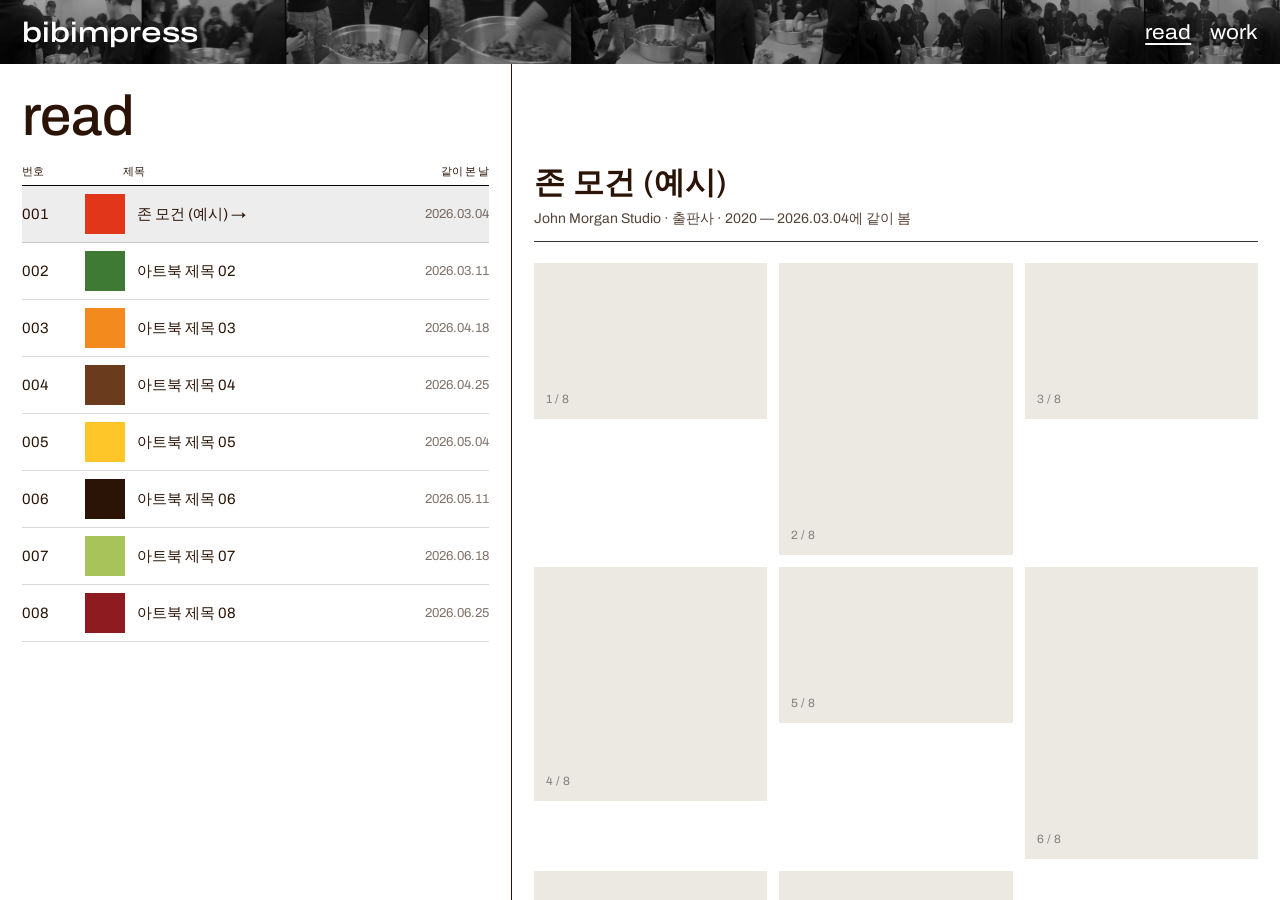
==== read.html @ 39373761 "feat: bibimpress 첫 배포 — 홈(비빔 영상·그릇 배경), read 인덱스, work" ====
<!doctype html>
<html lang="ko">
<head>
<meta charset="utf-8">
<meta name="viewport" content="width=device-width, initial-scale=1">
<title>bibimpress — read</title>
<link href="https://fonts.googleapis.com/css2?family=Archivo:wdth,wght@62..125,100..900&display=swap" rel="stylesheet">
<link rel="stylesheet" href="style.css">
<style>
  /* read = 인덱스: 왼쪽 제목 목록 / 오른쪽 이미지·설명·댓글. 두 칸이 따로 스크롤 */
  main.index {
    display: grid; grid-template-columns: minmax(0, 2fr) minmax(0, 3fr);
    height: calc(100vh - var(--h)); padding: 0; place-items: stretch;
    font-size: 16px;
    --h1: clamp(40px, 4.4vw, 64px); /* 왼쪽 「read」 글자 크기 */
  }
  .list, .detail { overflow-y: auto; padding: 2.4vmin; }
  .list { border-right: 1px solid var(--soy); }

  /* 워크숍 표지 인덱스 양식: 큰 제목 + 개수, 머리줄, 얇은 줄로 나뉜 행 + 작은 썸네일 */
  .list h1 { font-size: var(--h1); font-weight: 500; line-height: 1.1; margin-bottom: .3em; }
  .row {
    display: grid; grid-template-columns: 3.4em 40px minmax(0, 1fr) auto; gap: 0 12px; align-items: center;
    width: 100%; padding: 8px 0; text-align: left;
    background: none; border: 0; border-bottom: 1px solid rgba(0, 0, 0, .15);
    font: inherit; font-size: 15px; color: inherit; cursor: pointer;
  }
  .row.head { font-size: 11px; padding: 0 0 6px; border-bottom: 1px solid #000; cursor: default; }
  .row.head span:nth-child(2) { grid-column: 3; }
  .list ol { list-style: none; padding: 0; }
  .thumb { width: 40px; height: 40px; }
  .row .d { font-size: 13px; font-variant-numeric: tabular-nums; opacity: .6; }
  .row .num { font-variant-numeric: tabular-nums; }
  .list ol .row:hover { background: rgba(0, 0, 0, .04); }
  .row[aria-current="true"] { background: rgba(0, 0, 0, .07); }
  .row[aria-current="true"] .t::after { content: "  →"; }

  /* 오른쪽: 「read」 줄은 비우고, 왼쪽 머리줄 높이에서 제목 → 이미지 쭉 → 설명 → 댓글 */
  .detail { line-height: 1.7; padding-top: calc(2.4vmin + var(--h1) * 1.4); }
  .detail h1 { font-size: clamp(24px, 2.4vw, 36px); line-height: 1.25; font-variation-settings: "wdth" 110, "wght" 520; }
  .meta { margin: .3em 0 0; padding-bottom: 10px; border-bottom: 1px solid #000; font-size: 14px; opacity: .8; }
  .shots { display: grid; grid-template-columns: repeat(auto-fill, minmax(200px, 1fr)); align-items: start; gap: 12px; margin: 2.4vmin 0 2em; } /* 작게, 한 줄에 여러 장 */
  .shot { background: #ECE8E2; display: grid; place-items: end start; padding: 10px 12px; font-size: 12px; color: rgba(0, 0, 0, .45); }
  .desc p + p { margin-top: .9em; }
  .desc { max-width: 38em; }

  .comments { margin-top: 2.4em; max-width: 38em; }
  .comments h2 { font-size: 14px; letter-spacing: .06em; text-transform: uppercase; margin-bottom: .6em; }
  .comments li { list-style: none; padding: .8em 0; border-top: 1px solid rgba(43, 20, 6, .2); }
  .comments b { font-weight: 600; margin-right: .6em; }

  /* 폰: 위 목록 / 아래 상세, 페이지 전체가 스크롤 */
  @media (max-width: 720px) {
    main.index { grid-template-columns: 1fr; height: auto; }
    .list { border-right: 0; border-bottom: 1px solid var(--soy); overflow: visible; }
    .detail { overflow: visible; }
  }
</style>
</head>
<body>
  <header>
    <a class="home" href="index.html">bibimpress</a>
    <nav aria-label="메뉴">
      <a href="read.html" aria-current="page">read</a>
      <a href="work.html">work</a>
    </nav>
  </header>

  <main class="index">
    <nav class="list" aria-label="read 목록">
      <h1>read</h1>
      <div class="row head" aria-hidden="true"><span>번호</span><span>제목</span><span>같이 본 날</span></div>
      <ol id="list"></ol>
    </nav>
    <article class="detail" id="detail" aria-live="polite"></article>
  </main>

  <script>
  // 더미 데이터 — 나중에 실제 아트북·댓글로 교체
  const BOOKS = Array.from({ length: 8 }, (_, i) => ({
    title: `아트북 제목 ${String(i + 1).padStart(2, '0')}`,
    author: `작가 이름 ${i + 1}`,
    publisher: '출판사',
    year: 2020 + (i % 6),
    date: `2026.${String(3 + Math.floor(i / 2)).padStart(2, '0')}.${String(4 + (i % 4) * 7).padStart(2, '0')}`,
    color: ['#E2361B', '#3F7A35', '#F28A1E', '#6B3B1E', '#FFC62A', '#2B1406', '#A8C35A', '#8E1B1F'][i],
    // 이미지: 펼침면(3:2)·낱장(4:5)·정사각 섞어서. 실제론 { src: 'media/read/…jpg' }
    shots: [3 / 2, 4 / 5, 3 / 2, 1, 3 / 2, 4 / 5, 3 / 2, 3 / 2].slice(0, i === 0 ? 8 : 3 + (i % 3)),
    desc: [
      '이곳에 책 설명이 들어가요. 어떤 책인지, 누가 만들었는지, 왜 이 책을 같이 보게 됐는지 두세 문장으로 적어요.',
      '두 번째 문단에는 책을 펼쳤을 때 눈에 띈 판형, 종이, 제본, 타이포그래피 같은 이야기를 적어요. 더미 텍스트입니다.',
    ],
    comments: [
      { name: '멤버 1', text: '여기에 우리 댓글이 들어가요. 짧은 감상 한 줄.' },
      { name: '멤버 2', text: '판형이 마음에 들었다. 다음에 책 만들 때 참고하고 싶음.' },
      { name: '멤버 3', text: '더미 댓글입니다. 길어지면 이렇게 여러 줄로 자연스럽게 넘어가요. 길어지면 이렇게 여러 줄로 자연스럽게 넘어가요.' },
    ].slice(0, 1 + (i % 3)),
  }));
  // 예시: 존 모건 책 — 사진 8장 올린 경우
  Object.assign(BOOKS[0], { title: '존 모건 (예시)', author: 'John Morgan Studio' });

  const list = document.getElementById('list');
  const detail = document.getElementById('detail');
  const esc = (s) => String(s).replace(/[&<>"]/g, (c) => ({ '&': '&amp;', '<': '&lt;', '>': '&gt;', '"': '&quot;' }[c]));

  list.innerHTML = BOOKS.map((b, i) => `
    <li><button class="row" type="button" data-i="${i}">
      <span class="num">${String(i + 1).padStart(3, '0')}</span>
      <span class="thumb" style="background:${b.color}"></span>
      <span class="t">${esc(b.title)}</span>
      <span class="d">${esc(b.date)}</span>
    </button></li>`).join('');

  function show(i) {
    const b = BOOKS[i];
    list.querySelectorAll('button').forEach((btn) => btn.setAttribute('aria-current', btn.dataset.i == i));
    detail.innerHTML = `
      <h1>${esc(b.title)}</h1>
      <p class="meta">${esc(b.author)} · ${esc(b.publisher)} · ${b.year} — ${esc(b.date)}에 같이 봄</p>
      <div class="shots">${b.shots.map((r, k) => `<div class="shot" style="aspect-ratio:${r}">${k + 1} / ${b.shots.length}</div>`).join('')}</div>
      <div class="desc">${b.desc.map((p) => `<p>${esc(p)}</p>`).join('')}</div>
      <section class="comments">
        <h2>댓글 ${b.comments.length}</h2>
        <ul>${b.comments.map((c) => `<li><b>${esc(c.name)}</b>${esc(c.text)}</li>`).join('')}</ul>
      </section>`;
    detail.scrollTop = 0;
    history.replaceState(null, '', `#${i + 1}`); // 주소로 공유 가능 (#3 = 3번째 책)
  }

  list.addEventListener('click', (e) => {
    const btn = e.target.closest('button');
    if (!btn) return;
    show(+btn.dataset.i);
    if (matchMedia('(max-width: 720px)').matches) detail.scrollIntoView({ behavior: 'smooth' });
  });
  const fromHash = parseInt(location.hash.slice(1), 10) - 1;
  show(BOOKS[fromHash] ? fromHash : 0);
  </script>
</body>
</html>
---- style.css ----
/* read · work 공통 — 흰 바탕 (빨강은 메인에서만) */
:root { --paper: #FFFFFF; --soy: #2B1406; --film: #0D0D0D; --h: clamp(52px, 5vw, 72px); /* 헤더 높이 */ }
* { margin: 0; box-sizing: border-box; }
body {
  min-height: 100vh;
  background: var(--paper); color: var(--soy);
  font-family: "Archivo", system-ui, sans-serif;
}

/* 헤더 = 얇은 흑백 띠: 비빔밥데이 장면들을 옆으로 이어 붙임 (media/film.jpg) */
header {
  height: var(--h);
  padding: 0 2.4vmin;
  display: flex; justify-content: space-between; align-items: center;
  color: #fff;
  background:
    linear-gradient(rgba(0, 0, 0, .35), rgba(0, 0, 0, .35)),                 /* 글씨 읽히게 전체 살짝 어둡게 */
    url("media/film.jpg") left center / auto 100% repeat-x,
    var(--film);
  animation: film-roll 90s linear infinite;
}
/* 띠가 왼쪽으로 천천히 흘러감. 한 바퀴 = film.jpg 폭 (4650×160 → 높이의 29.0625배) */
@keyframes film-roll {
  from { background-position: 0 0, 0 center; }
  to   { background-position: 0 0, calc(var(--h) * -29.0625) center; }
}
@media (prefers-reduced-motion: reduce) { header { animation: none; } }

header nav { display: flex; gap: 1.2em; }
nav a, .home { color: inherit; text-decoration: none; text-shadow: 0 1px 6px rgba(0, 0, 0, .5); }
.home { font-size: clamp(20px, 2.2vw, 32px); font-variation-settings: "wdth" 125, "wght" 540; }
nav a { font-size: clamp(16px, 1.6vw, 24px); font-variation-settings: "wdth" 110, "wght" 420; }
nav a:hover, nav a[aria-current="page"] { text-decoration: underline; text-underline-offset: .2em; }

main { display: grid; place-items: center; min-height: 60vh; padding: 2.4vmin; font-size: clamp(16px, 2vw, 24px); }
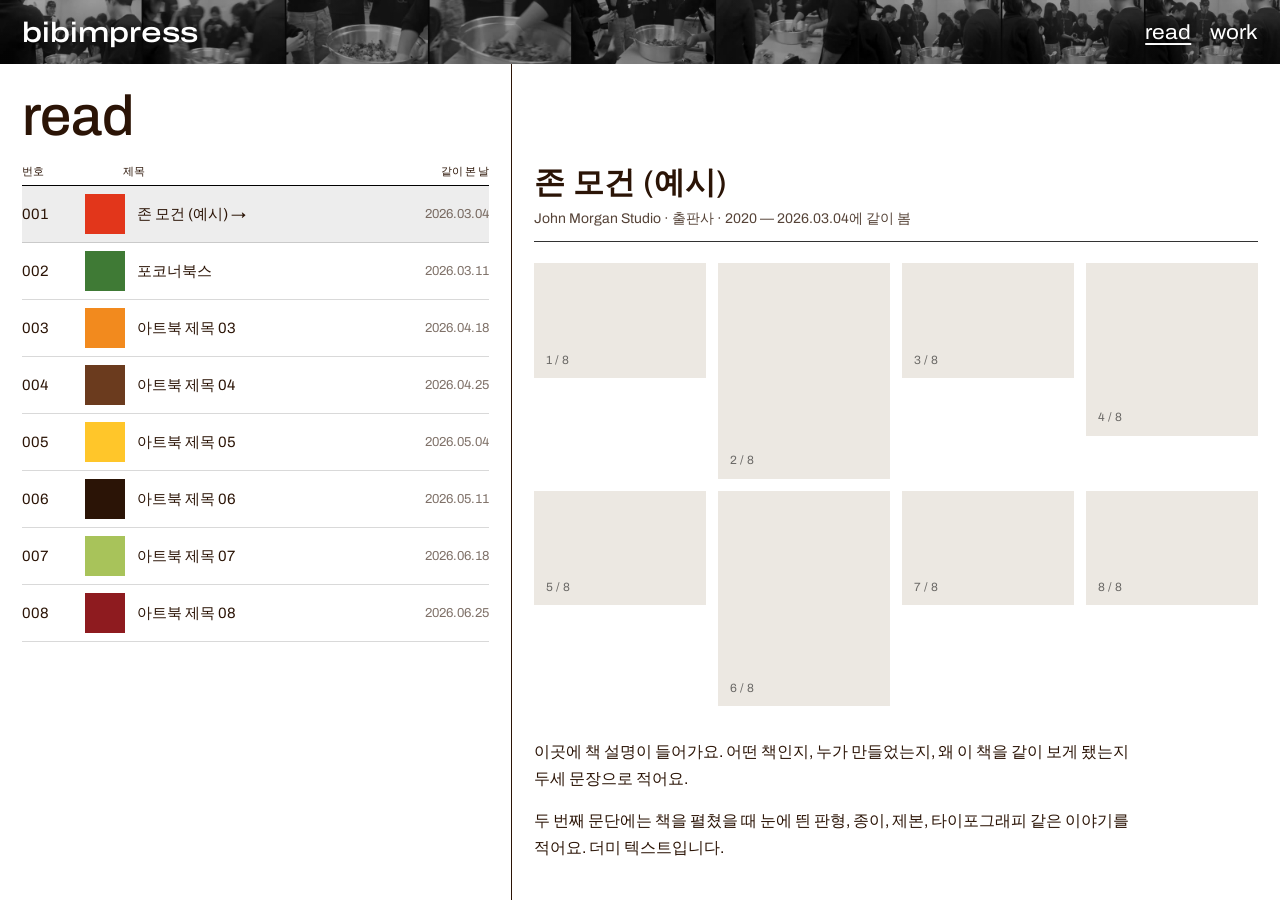
==== commit dd4808ea: "feat: read 002 포코너북스 48권, 사진 칸 작게" ====
--- a/read.html
+++ b/read.html
@@ -39,8 +39,9 @@
   .detail { line-height: 1.7; padding-top: calc(2.4vmin + var(--h1) * 1.4); }
   .detail h1 { font-size: clamp(24px, 2.4vw, 36px); line-height: 1.25; font-variation-settings: "wdth" 110, "wght" 520; }
   .meta { margin: .3em 0 0; padding-bottom: 10px; border-bottom: 1px solid #000; font-size: 14px; opacity: .8; }
-  .shots { display: grid; grid-template-columns: repeat(auto-fill, minmax(200px, 1fr)); align-items: start; gap: 12px; margin: 2.4vmin 0 2em; } /* 작게, 한 줄에 여러 장 */
-  .shot { background: #ECE8E2; display: grid; place-items: end start; padding: 10px 12px; font-size: 12px; color: rgba(0, 0, 0, .45); }
+  .shots { display: grid; grid-template-columns: repeat(auto-fill, minmax(150px, 1fr)); align-items: start; gap: 12px; margin: 2.4vmin 0 2em; } /* 작게, 한 줄에 여러 장 */
+  .shot { background: #ECE8E2; display: grid; place-items: end start; padding: 10px 12px; font-size: 12px; color: rgba(0, 0, 0, .55); text-decoration: none; line-height: 1.35; }
+  a.shot:hover { background: #E2DDD5; color: #000; }
   .desc p + p { margin-top: .9em; }
   .desc { max-width: 38em; }
 
@@ -98,6 +99,60 @@
   }));
   // 예시: 존 모건 책 — 사진 8장 올린 경우
   Object.assign(BOOKS[0], { title: '존 모건 (예시)', author: 'John Morgan Studio' });
+  // 002: 포코너북스 — 출판사 책 목록 (fourcornersbooks.co.uk/books, 2026-11-12 기준 48권). 표지는 우리가 찍은 사진으로 교체할 자리
+  const FCB = [
+    ['Whippersnappers: How Children Became Photographers', 'whippersnappers'],
+    ["London's Ours! Images From The Greater London Council 1981–1986", 'londons-ours'],
+    ['Loncraine Broxton: Innovations & Executive Toys 1969-1997', 'loncraine-broxton'],
+    ['Candy, Andy & The Bearandas', 'candy'],
+    ['Tam Joseph: I Know What I See', 'tam-joseph'],
+    ['More Than A Snapshot: A Visual History of Photo Wallets', 'more-than-a-snapshot'],
+    ['Wheels of Light: Designs for British Light Shows 1970-1990', 'wheels-of-light'],
+    ['Treasure Island', 'treasure-island'],
+    ['Women For Peace: Banners From Greenham Common', 'women-for-peace-banners-from-greenham-common'],
+    ['Flag Waves: House Flags from the National Maritime Museum', 'flag-waves-house-flags-from-the-national-maritime-museum'],
+    ['Nuclear War In The UK', 'nuclear-war-in-the-uk'],
+    ['Posters from Paddington Printshop', 'posters-from-paddington-printshop'],
+    ['Wobbly Sounds, A Collection of British Flexi Discs', 'wobbly-sounds'],
+    ['Face In The Crowd', 'face-in-the-crowd'],
+    ['Greetings From The Barricades', 'greetings-from-the-barricades'],
+    ['Leeds Postcards', 'leeds-postcards'],
+    ['Poster Workshop 1968-1971', 'poster-workshop-1968-1971'],
+    ['UFO Drawings From The National Archives', 'ufo-drawings'],
+    ['Eyeball Cards', 'eyeball-cards'],
+    ["See Red Women's Workshop: Feminist Posters 1974-1990", 'see-red-womens-workshop'],
+    ['Twenty Thousand Leagues Under The Sea', 'twenty-thousand-leagues-under-the-sea'],
+    ['Heart of Darkness', 'heart-of-darkness'],
+    ['The Overcoat', 'the-overcoat'],
+    ['The Nose', 'the-nose'],
+    ['The Art of Smallfilms', 'the-art-of-smallfilms'],
+    ['Some Canterbury Tales', 'some-canterbury-tales'],
+    ['The Graphic World Of Paul Peter Piech', 'the-graphic-world-of-paul-peter-piech'],
+    ['Pirate Nightmare Vice Explosion', 'pirate-nightmare-vice-explosion'],
+    ['Madame Bovary', 'madame-bovary'],
+    ['Prison Landscapes', 'prison-landscapes'],
+    ['Disturbances', 'disturbances-critical-art-ensemble'],
+    ['The Prisoner of Zenda', 'the-prisoner-of-zenda'],
+    ["Beauty is in the Street, A Visual Record of the May '68 Paris Uprising", 'beauty-is-in-the-street'],
+    ['Vanity Fair', 'vanity-fair'],
+    ['Free Speech Zone', 'free-speech-zone-michael-patterson-carver'],
+    ['Show And Tell: A Chronicle Of Group Material', 'show-and-tell-a-chronicle-of-group-material'],
+    ['A Stick of Green Candy', 'a-stick-of-green-candy'],
+    ['Nau Sea Sea Sick', 'nau-sea-sea-sick'],
+    ['The Jet Age Compendium: Paolozzi at Ambit', 'the-jet-age-compendium-paolozzi-at-ambit'],
+    ['Dracula', 'dracula'],
+    ['Blumfeld, an Elderly Bachelor', 'blumfeld-an-elderly-bachelor'],
+    ['The Picture of Dorian Gray', 'the-picture-of-dorian-gray'],
+    ['About The Relative Size Of Things In The Universe', 'about-the-relative-size-of-things-in-the-universe'],
+    ['How to Ride the Bus', 'how-to-ride-the-bus'],
+    ['Come Alive! The Spirited Art Of Sister Corita', 'come-alive-the-spirited-art-of-sister-corita'],
+    ['Brian Wilson: An Art Book', 'brian-wilson'],
+    ['An Architecture of Play', 'an-architecture-of-play']
+  ];
+  Object.assign(BOOKS[1], {
+    title: '포코너북스', author: 'Four Corners Books', publisher: 'London', year: '2003–',
+    shots: FCB.map(([caption, slug]) => ({ ratio: 4 / 5, caption, href: `https://www.fourcornersbooks.co.uk/books/${slug}/` })),
+  });
 
   const list = document.getElementById('list');
   const detail = document.getElementById('detail');
@@ -117,7 +172,13 @@
     detail.innerHTML = `
       <h1>${esc(b.title)}</h1>
       <p class="meta">${esc(b.author)} · ${esc(b.publisher)} · ${b.year} — ${esc(b.date)}에 같이 봄</p>
-      <div class="shots">${b.shots.map((r, k) => `<div class="shot" style="aspect-ratio:${r}">${k + 1} / ${b.shots.length}</div>`).join('')}</div>
+      <div class="shots">${b.shots.map((sh, k) => {
+        const { ratio, caption, href } = typeof sh === 'number' ? { ratio: sh } : sh;
+        const label = caption ? esc(caption) : `${k + 1} / ${b.shots.length}`;
+        return href
+          ? `<a class="shot" href="${esc(href)}" target="_blank" rel="noopener" style="aspect-ratio:${ratio}">${label}</a>`
+          : `<div class="shot" style="aspect-ratio:${ratio}">${label}</div>`;
+      }).join('')}</div>
       <div class="desc">${b.desc.map((p) => `<p>${esc(p)}</p>`).join('')}</div>
       <section class="comments">
         <h2>댓글 ${b.comments.length}</h2>
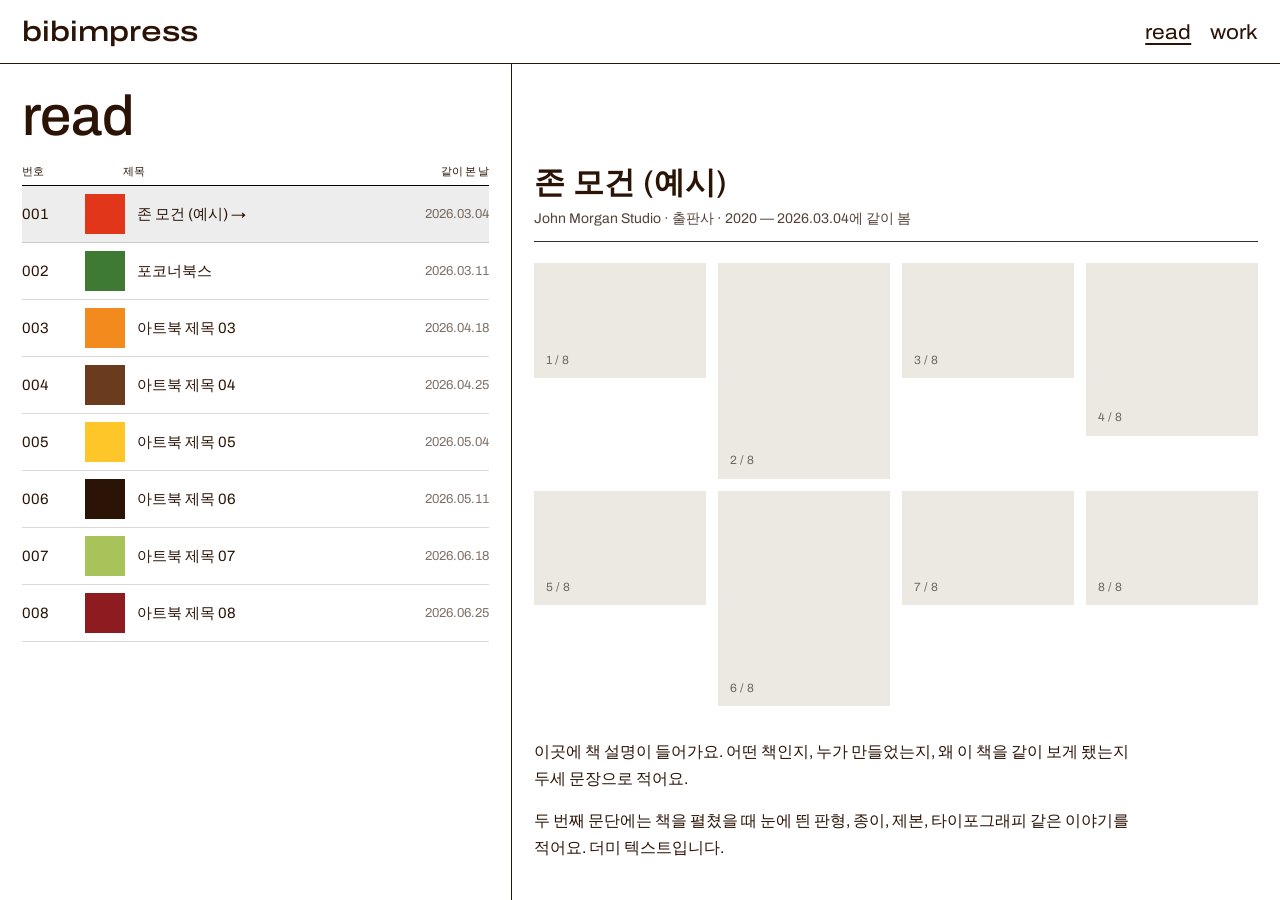
==== commit 77411d26: "feat: 포코너북스 표지 48권, 헤더 필름 띠 제거" ====
--- a/read.html
+++ b/read.html
@@ -42,6 +42,9 @@
   .shots { display: grid; grid-template-columns: repeat(auto-fill, minmax(150px, 1fr)); align-items: start; gap: 12px; margin: 2.4vmin 0 2em; } /* 작게, 한 줄에 여러 장 */
   .shot { background: #ECE8E2; display: grid; place-items: end start; padding: 10px 12px; font-size: 12px; color: rgba(0, 0, 0, .55); text-decoration: none; line-height: 1.35; }
   a.shot:hover { background: #E2DDD5; color: #000; }
+  .pic { color: inherit; text-decoration: none; font-size: 12px; line-height: 1.35; }
+  .pic img { display: block; width: 100%; aspect-ratio: 4 / 5; object-fit: cover; background: #ECE8E2; margin-bottom: 6px; }
+  .pic:hover span { text-decoration: underline; }
   .desc p + p { margin-top: .9em; }
   .desc { max-width: 38em; }
 
@@ -149,9 +152,63 @@
     ['Brian Wilson: An Art Book', 'brian-wilson'],
     ['An Architecture of Play', 'an-architecture-of-play']
   ];
+  // 표지: 출판사 서버 이미지를 그대로 불러옴 (복사 X). files/books/ 뒤 경로
+  const FCB_COVER = {
+    'whippersnappers': 'whippersnappers/_gridThumbnail/Whippersnappers-thumbnail.jpg',
+    'londons-ours': 'londons-ours/_gridThumbnail/LondonsOursThumbnail_2026-03-13-091653_mgmj.jpg',
+    'londons-ours-limited-edition-print': 'londons-ours-limited-edition-print/_gridThumbnail/LondonsOursPrintThumbnail.jpg',
+    'loncraine-broxton': 'loncraine-broxton/_gridThumbnail/LoncraineBroxtonSmallThumbnail.jpg',
+    'candy': 'candy/_gridThumbnail/CandyAndyThumb.jpg',
+    'tam-joseph': 'tam-joseph/_gridThumbnail/I-Know-What-I-See-thumbnail.jpg',
+    'more-than-a-snapshot': 'more-than-a-snapshot/_gridThumbnail/Snapshot_SmlThumb.jpg',
+    'wheels-of-light': 'wheels-of-light/_gridThumbnail/WOLHomeThumb.jpg',
+    'treasure-island': 'treasure-island/_gridThumbnail/Treasure-Island-Cover-FCB-web-homepage.jpg',
+    'flag-waves-house-flags-from-the-national-maritime-museum': 'flag-waves-house-flags-from-the-national-maritime-museum/_gridThumbnail/Homepage_thumb_FlagWaves.jpg',
+    'nuclear-war-in-the-uk': 'nuclear-war-in-the-uk/_gridThumbnail/Nuclear-Thumb.jpg',
+    'posters-from-paddington-printshop': 'posters-from-paddington-printshop/_gridThumbnail/Paddington-Printshop-thumbnailweb.jpg',
+    'wobbly-sounds': 'wobbly-sounds/_gridThumbnail/WobblySounds-thumbnail.jpg',
+    'face-in-the-crowd': 'face-in-the-crowd/_gridThumbnail/3015-Four-Corners-website-Hi-res-covers_0001_FITC.jpg',
+    'greetings-from-the-barricades': 'greetings-from-the-barricades/_gridThumbnail/3015-Four-Corners-website-Hi-res-covers_Barricades.jpg',
+    'leeds-postcards': 'leeds-postcards/_gridThumbnail/Leeds-Postcards-cover-thumb.jpg',
+    'poster-workshop-1968-1971': 'poster-workshop-1968-1971/_gridThumbnail/3015-Four-Corners-website-Hi-res-covers_0000_PWorkshop.jpg',
+    'ufo-drawings': 'ufo-drawings/_gridThumbnail/3015-Four-Corners-website-Hi-res-covers_0000_UFO-Drawings.jpg',
+    'eyeball-cards': 'eyeball-cards/_gridThumbnail/3015-Four-Corners-website-Hi-res-covers_0001_Eyeball-Cards.jpg',
+    'see-red-womens-workshop': 'see-red-womens-workshops/_gridThumbnail/3015-Four-Corners-website-Hi-res-covers_0005_See-Red_170905_154538.jpg',
+    'twenty-thousand-leagues-under-the-sea': 'twenty-thousand-leagues-under-the-sea/_gridThumbnail/3015-Four-Corners-website-Hi-res-covers_0006_20000-leagues.jpg',
+    'heart-of-darkness': 'heart-of-darkness/_gridThumbnail/3015-Four-Corners-website-Hi-res-covers_0002_Heart-of-Darkness_170906_093445.jpg',
+    'the-overcoat': 'the-overcoat/_gridThumbnail/3015-Four-Corners-website-Hi-res-covers_0001_Overcoat.jpg',
+    'the-nose': 'the-nose/_gridThumbnail/3015-Four-Corners-website-Hi-res-covers_0000_Nose.jpg',
+    'the-art-of-smallfilms': 'the-art-of-smallfilms/_gridThumbnail/3015-Four-Corners-website-SmallfilmsThumbt.jpg',
+    'some-canterbury-tales': 'some-canterbury-tales/_gridThumbnail/3015-Four-Corners-website-Hi-res-covers_0015_Canterbury-Tales.jpg',
+    'the-graphic-world-of-paul-peter-piech': 'the-graphic-world-of-paul-peter-piech/_gridThumbnail/3015-Four-Corners-website-Hi-res-covers_0004_Piech.jpg',
+    'pirate-nightmare-vice-explosion': 'pirate-nightmare-vice-explosion/_gridThumbnail/3015-Four-Corners-website-Hi-res-covers_0002_Pirate-Nightmare.jpg',
+    'madame-bovary': 'madame-bovary/_gridThumbnail/3015-Four-Corners-website-Hi-res-covers_0023_Madame-Bovary.jpg',
+    'prison-landscapes': 'prison-landscapes/_gridThumbnail/3015-Four-Corners-website-Hi-res-covers_0007_Prison-Landscape.jpg',
+    'disturbances-critical-art-ensemble': 'disturbances-critical-art-ensemble/_gridThumbnail/3015-Four-Corners-website-Hi-res-covers_0020_Disturbances.jpg',
+    'the-prisoner-of-zenda': 'the-prisoner-of-zenda/_gridThumbnail/3015-Four-Corners-website-Hi-res-covers_0014_Zenda.jpg',
+    'beauty-is-in-the-street': 'beauty-is-in-the-street/_gridThumbnail/3015-Four-Corners-website-Hi-res-covers_0025_Beauty-is-in-the-street.jpg',
+    'vanity-fair': 'vanity-fair/_gridThumbnail/3015-Four-Corners-website-Hi-res-covers_0009_Vanity-Fair.jpg',
+    'free-speech-zone-michael-patterson-carver': 'free-speech-zone-michael-patterson-carver/_gridThumbnail/3015-Four-Corners-website-Hi-res-covers_0017_Free-Speech-Zone.jpg',
+    'show-and-tell-a-chronicle-of-group-material': 'show-and-tell-a-chronicle-of-group-material/_gridThumbnail/3015-Four-Corners-website-Hi-res-covers_0011_Show-and-Tell.jpg',
+    'a-stick-of-green-candy': 'a-stick-of-green-candy/_gridThumbnail/3015-Four-Corners-website-Hi-res-covers_0010_Stick-of-Green-Candy.jpg',
+    'nau-sea-sea-sick': 'nau-sea-sea-sick/_gridThumbnail/3015-Four-Corners-website-Hi-res-covers_0008_Nau-Sea-Sea-Sick.jpg',
+    'the-jet-age-compendium-paolozzi-at-ambit': 'the-jet-age-compendium-paolozzi-at-ambit/_gridThumbnail/3015-Four-Corners-website-Hi-res-covers_0016_Ambit.jpg',
+    'dracula': 'dracula/_gridThumbnail/3015-Four-Corners-website-Hi-res-covers_0018_Dracula.jpg',
+    'blumfeld-an-elderly-bachelor': 'blumfeld-an-elderly-batchelor/_gridThumbnail/3015-Four-Corners-website-Hi-res-covers_0024_Elderly-Bachelor.jpg',
+    'the-picture-of-dorian-gray': 'the-picture-of-dorian-gray/_gridThumbnail/3015-Four-Corners-website-Hi-res-covers_0019_Dorian-Gray.jpg',
+    'about-the-relative-size-of-things-in-the-universe': 'about-the-relative-size-of-things-in-the-universe/_gridThumbnail/3015-Four-Corners-website-Hi-res-covers_0013_Martin-Beck.jpg',
+    'how-to-ride-the-bus': 'how-to-ride-the-bus/_gridThumbnail/3015-Four-Corners-website-Hi-res-covers_0012_Bus.jpg',
+    'come-alive-the-spirited-art-of-sister-corita': 'come-alive-the-spirited-art-of-sister-corita/_gridThumbnail/3015-Four-Corners-website-Hi-res-covers_0021_Come-Alive.jpg',
+    'brian-wilson': 'brian-wilson/_gridThumbnail/3015-Four-Corners-website-Hi-res-covers_0022_Brian-Wilson_170905_150620.jpg',
+    'an-architecture-of-play': 'an-architecture-of-play/_gridThumbnail/3015-Four-Corners-website-covers_0026_Architecture-of-Play.jpg',
+    'women-for-peace-banners-from-greenham-common': 'women-for-peace-banners-from-greenham-common/_mediumImage/WOMEN_FOR_PEACE_01.jpg'
+  };
   Object.assign(BOOKS[1], {
     title: '포코너북스', author: 'Four Corners Books', publisher: 'London', year: '2003–',
-    shots: FCB.map(([caption, slug]) => ({ ratio: 4 / 5, caption, href: `https://www.fourcornersbooks.co.uk/books/${slug}/` })),
+    shots: FCB.map(([caption, slug]) => ({
+      ratio: 4 / 5, caption, href: `https://www.fourcornersbooks.co.uk/books/${slug}/`,
+      img: FCB_COVER[slug] && `https://www.fourcornersbooks.co.uk/files/books/${FCB_COVER[slug]}`,
+    })),
   });
 
   const list = document.getElementById('list');
@@ -173,8 +230,10 @@
       <h1>${esc(b.title)}</h1>
       <p class="meta">${esc(b.author)} · ${esc(b.publisher)} · ${b.year} — ${esc(b.date)}에 같이 봄</p>
       <div class="shots">${b.shots.map((sh, k) => {
-        const { ratio, caption, href } = typeof sh === 'number' ? { ratio: sh } : sh;
+        const { ratio, caption, href, img } = typeof sh === 'number' ? { ratio: sh } : sh;
         const label = caption ? esc(caption) : `${k + 1} / ${b.shots.length}`;
+        if (img) return `<a class="pic" href="${esc(href)}" target="_blank" rel="noopener">
+          <img src="${esc(img)}" alt="${label}" loading="lazy"><span>${label}</span></a>`;
         return href
           ? `<a class="shot" href="${esc(href)}" target="_blank" rel="noopener" style="aspect-ratio:${ratio}">${label}</a>`
           : `<div class="shot" style="aspect-ratio:${ratio}">${label}</div>`;
--- a/style.css
+++ b/style.css
@@ -1,5 +1,5 @@
 /* read · work 공통 — 흰 바탕 (빨강은 메인에서만) */
-:root { --paper: #FFFFFF; --soy: #2B1406; --film: #0D0D0D; --h: clamp(52px, 5vw, 72px); /* 헤더 높이 */ }
+:root { --paper: #FFFFFF; --soy: #2B1406; --h: clamp(52px, 5vw, 72px); /* 헤더 높이 */ }
 * { margin: 0; box-sizing: border-box; }
 body {
   min-height: 100vh;
@@ -7,27 +7,16 @@
   font-family: "Archivo", system-ui, sans-serif;
 }
 
-/* 헤더 = 얇은 흑백 띠: 비빔밥데이 장면들을 옆으로 이어 붙임 (media/film.jpg) */
+/* 헤더 — 흰 바탕, 아래 가는 선만 */
 header {
   height: var(--h);
   padding: 0 2.4vmin;
   display: flex; justify-content: space-between; align-items: center;
-  color: #fff;
-  background:
-    linear-gradient(rgba(0, 0, 0, .35), rgba(0, 0, 0, .35)),                 /* 글씨 읽히게 전체 살짝 어둡게 */
-    url("media/film.jpg") left center / auto 100% repeat-x,
-    var(--film);
-  animation: film-roll 90s linear infinite;
+  border-bottom: 1px solid var(--soy);
 }
-/* 띠가 왼쪽으로 천천히 흘러감. 한 바퀴 = film.jpg 폭 (4650×160 → 높이의 29.0625배) */
-@keyframes film-roll {
-  from { background-position: 0 0, 0 center; }
-  to   { background-position: 0 0, calc(var(--h) * -29.0625) center; }
-}
-@media (prefers-reduced-motion: reduce) { header { animation: none; } }
 
 header nav { display: flex; gap: 1.2em; }
-nav a, .home { color: inherit; text-decoration: none; text-shadow: 0 1px 6px rgba(0, 0, 0, .5); }
+nav a, .home { color: inherit; text-decoration: none; }
 .home { font-size: clamp(20px, 2.2vw, 32px); font-variation-settings: "wdth" 125, "wght" 540; }
 nav a { font-size: clamp(16px, 1.6vw, 24px); font-variation-settings: "wdth" 110, "wght" 420; }
 nav a:hover, nav a[aria-current="page"] { text-decoration: underline; text-underline-offset: .2em; }
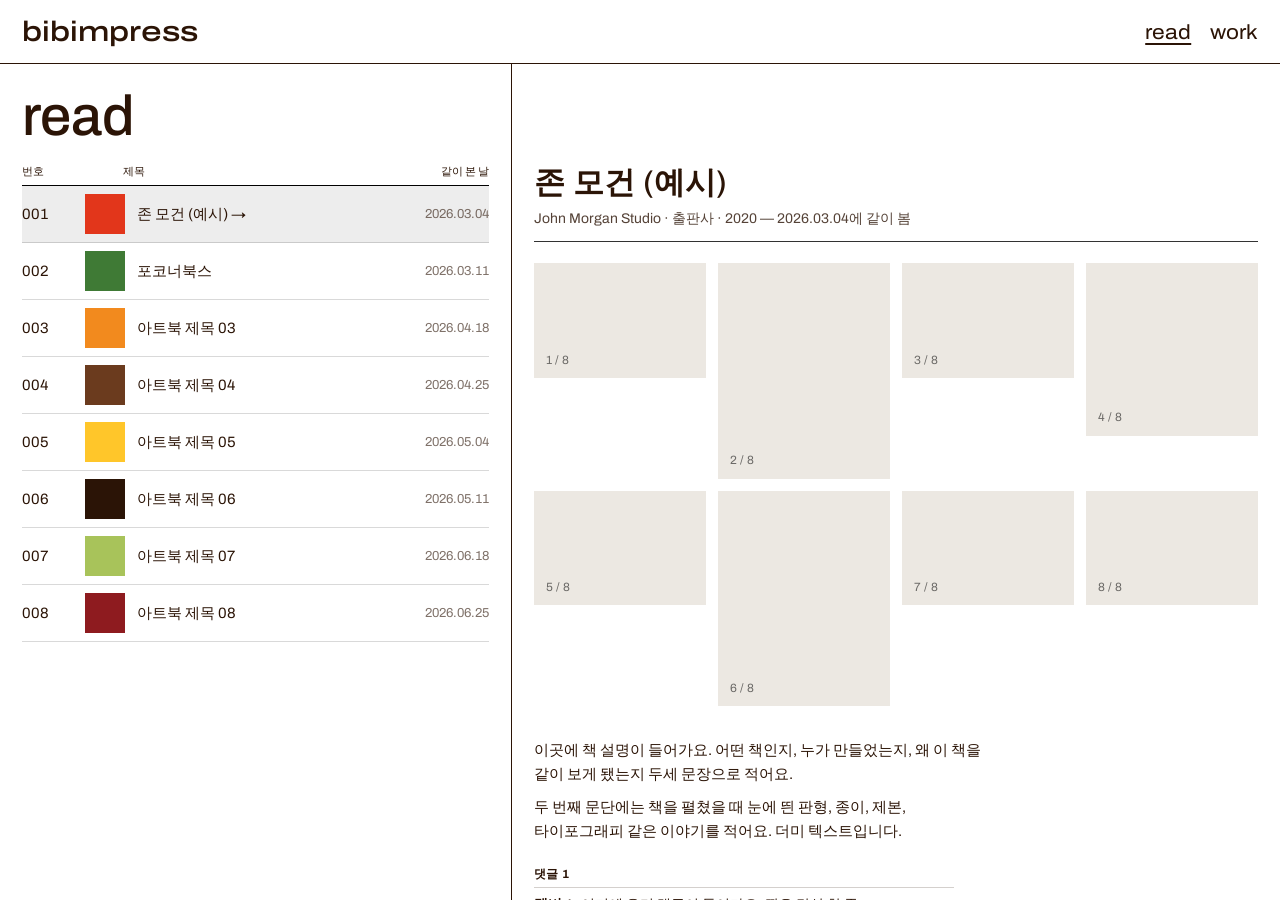
==== commit 398f1aad: "fix: read 설명·댓글 폭 좁게, 촘촘하게" ====
--- a/read.html
+++ b/read.html
@@ -45,12 +45,14 @@
   .pic { color: inherit; text-decoration: none; font-size: 12px; line-height: 1.35; }
   .pic img { display: block; width: 100%; aspect-ratio: 4 / 5; object-fit: cover; background: #ECE8E2; margin-bottom: 6px; }
   .pic:hover span { text-decoration: underline; }
-  .desc p + p { margin-top: .9em; }
-  .desc { max-width: 38em; }
-
-  .comments { margin-top: 2.4em; max-width: 38em; }
-  .comments h2 { font-size: 14px; letter-spacing: .06em; text-transform: uppercase; margin-bottom: .6em; }
-  .comments li { list-style: none; padding: .8em 0; border-top: 1px solid rgba(43, 20, 6, .2); }
+  /* 설명·댓글 — 폭 좁게, 촘촘하게 */
+  .desc { max-width: 30em; font-size: 15px; line-height: 1.6; word-break: keep-all; }
+  .desc p + p { margin-top: .6em; }
+
+  .comments { margin-top: 1.6em; max-width: 30em; font-size: 14px; line-height: 1.5; word-break: keep-all; }
+  .comments h2 { font-size: 12px; letter-spacing: .06em; text-transform: uppercase; margin-bottom: .3em; }
+  .comments ul { padding: 0; }
+  .comments li { list-style: none; padding: .45em 0; border-top: 1px solid rgba(43, 20, 6, .2); }
   .comments b { font-weight: 600; margin-right: .6em; }
 
   /* 폰: 위 목록 / 아래 상세, 페이지 전체가 스크롤 */
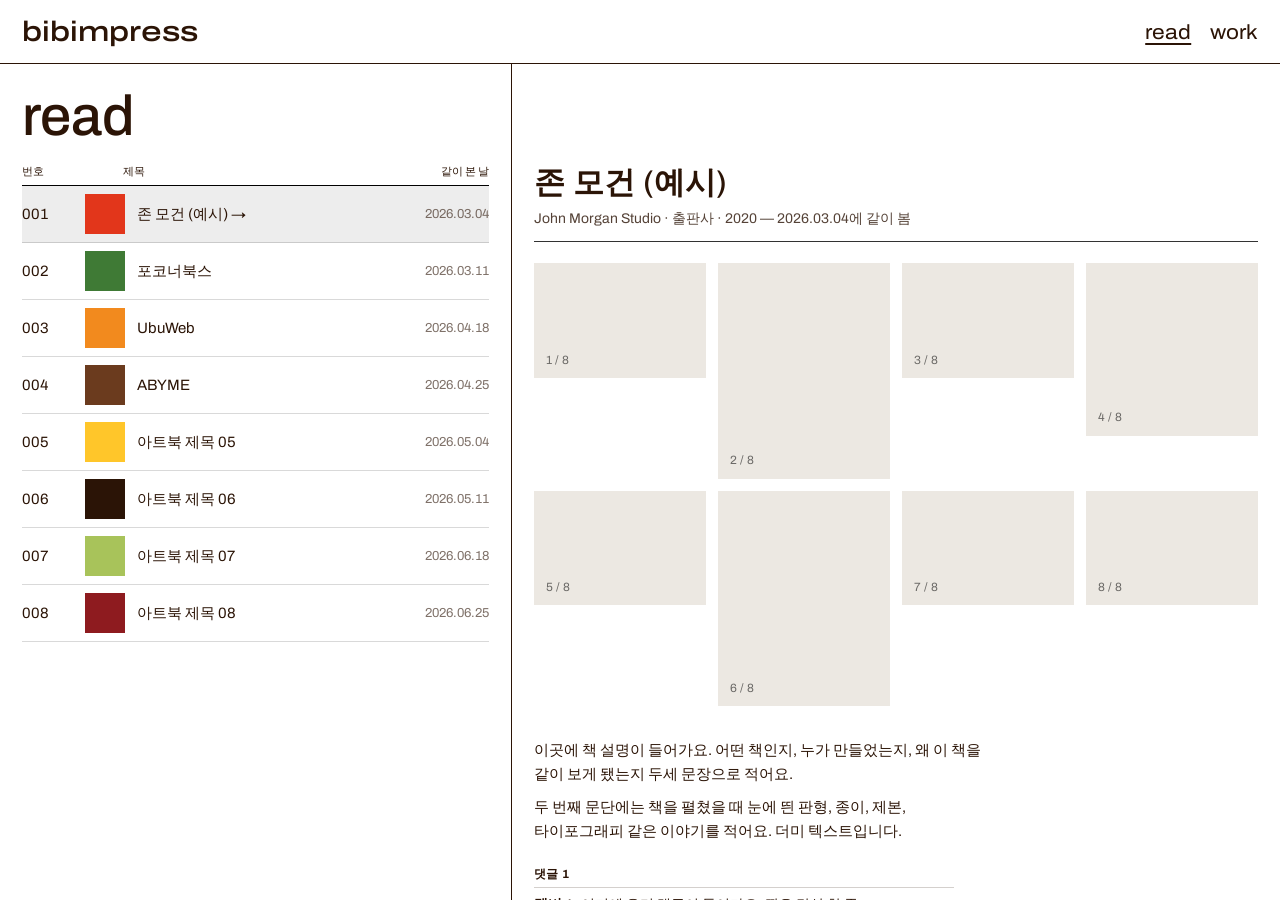
==== commit 0bfc796e: "feat: read 003 UbuWeb, 004 ABYME" ====
--- a/read.html
+++ b/read.html
@@ -43,7 +43,9 @@
   .shot { background: #ECE8E2; display: grid; place-items: end start; padding: 10px 12px; font-size: 12px; color: rgba(0, 0, 0, .55); text-decoration: none; line-height: 1.35; }
   a.shot:hover { background: #E2DDD5; color: #000; }
   .pic { color: inherit; text-decoration: none; font-size: 12px; line-height: 1.35; }
-  .pic img { display: block; width: 100%; aspect-ratio: 4 / 5; object-fit: cover; background: #ECE8E2; margin-bottom: 6px; }
+  .pic.wide { grid-column: span 2; }
+  .meta a { color: inherit; }
+  .pic img { display: block; width: 100%; object-fit: cover; background: #ECE8E2; margin-bottom: 6px; }
   .pic:hover span { text-decoration: underline; }
   /* 설명·댓글 — 폭 좁게, 촘촘하게 */
   .desc { max-width: 30em; font-size: 15px; line-height: 1.6; word-break: keep-all; }
@@ -213,6 +215,27 @@
     })),
   });
 
+  // 003: UbuWeb — 1996년부터 이어진 아방가르드 온라인 아카이브 (ubuweb.com)
+  Object.assign(BOOKS[2], {
+    title: 'UbuWeb', author: '아방가르드 예술·미디어 온라인 아카이브', publisher: 'ubuweb.com', year: '1996–',
+    site: 'https://ubuweb.com/index.html',
+    desc: [
+      '1996년부터 운영된 아방가르드 예술·미디어 온라인 아카이브. 영화·영상, 사운드, 무용, 글 자료를 무료로 공개한다.',
+      '미국 의회도서관이 사이트 전체를 영구 보존하고 있다. 아래 칸은 사이트의 주요 섹션 — 누르면 해당 섹션으로 간다.',
+    ],
+    shots: [{ img: 'media/read/ubu.jpg', ratio: 16 / 10, wide: true, caption: 'ubuweb.com 첫 화면', href: 'https://ubuweb.com/index.html' }].concat([{"caption": "Film & Video", "href": "https://ubuweb.com/film/index.html", "ratio": 1.5}, {"caption": "Sound", "href": "https://ubuweb.com/sound/index.html", "ratio": 1.5}, {"caption": "Dance", "href": "https://ubuweb.com/dance/index.html", "ratio": 1.5}, {"caption": "Papers", "href": "https://ubuweb.com/papers/index.html", "ratio": 1.5}, {"caption": "Historical", "href": "https://ubuweb.com/historical/index.html", "ratio": 1.5}, {"caption": "Visual Poetry", "href": "https://ubuweb.com/vp/index.html", "ratio": 1.5}, {"caption": "Conceptual Comics", "href": "https://ubuweb.com/cc/index.html", "ratio": 1.5}, {"caption": "Conceptual Writing", "href": "https://ubuweb.com/concept/index.html", "ratio": 1.5}, {"caption": "Contemporary", "href": "https://ubuweb.com/contemp/index.html", "ratio": 1.5}, {"caption": "Aspen Magazine", "href": "https://ubuweb.com/aspen/index.html", "ratio": 1.5}, {"caption": "Outsiders", "href": "https://ubuweb.com/outsiders/index.html", "ratio": 1.5}, {"caption": "/ubu Editions", "href": "https://ubuweb.com/ubu/index.html", "ratio": 1.5}, {"caption": "365 Days Project", "href": "https://ubuweb.com/outsiders/365/index.html", "ratio": 1.5}, {"caption": "Ethnopoetics", "href": "https://ubuweb.com/ethno/index.html", "ratio": 1.5}, {"caption": "Electronic Music Resources", "href": "https://ubuweb.com/emr/index.html", "ratio": 1.5}, {"caption": "UbuWeb Top Tens", "href": "https://ubuweb.com/resources/top_tens.html", "ratio": 1.5}]),
+  });
+  // 004: ABYME — 활자 주조소 겸 출판사 (abyme.net)
+  Object.assign(BOOKS[3], {
+    title: 'ABYME', author: '활자 주조소 · 출판사', publisher: 'abyme.net', year: '',
+    site: 'https://www.abyme.net/',
+    desc: [
+      '글자체를 만들고 파는 활자 주조소이자, 한정판 책과 아트 에디션을 내는 출판사.',
+      '「Revue」에는 레터링과 타이포그래피 역사를 다룬 글을 싣는다. 아래 칸은 Revue 글과 카탈로그(글자체·책) — 이미지는 사이트에서 그대로 불러옴.',
+    ],
+    shots: [{ img: 'media/read/abyme.jpg', ratio: 16 / 10, wide: true, caption: 'abyme.net 첫 화면', href: 'https://www.abyme.net/' }].concat([{"caption": "Revue — Essential forms, a survey of lettering standards", "href": "https://www.abyme.net/revue/essentialforms/", "img": "https://www.abyme.net/wp-content/uploads/2024/10/A046_chouffet-2400x1726.jpg"}, {"caption": "Revue — The first sanserif type (James Mosley)", "href": "https://www.abyme.net/revue/thefirstsanseriftype/", "img": "https://www.abyme.net/wp-content/uploads/2023/11/A045_blake_1819c-2400x1584.jpg"}, {"caption": "Revue — Paul Elliman, YES, NO, DON’T KNOW", "href": "https://www.abyme.net/revue/yes-no-dont-know/", "img": "https://www.abyme.net/wp-content/uploads/2017/12/yesno_spirit_6_60p-2400x1602.jpg"}, {"caption": "Revue — HMS Victory, a voyage in photographs", "href": "https://www.abyme.net/revue/victory/", "img": "https://www.abyme.net/wp-content/uploads/2016/11/victory6_60p-2400x1560.jpg"}, {"caption": "Revue — Abîmées, typefaces for Latin epigraphy", "href": "https://www.abyme.net/revue/abimees/", "img": "https://www.abyme.net/wp-content/uploads/2021/06/A033_4_simil.jpg"}, {"caption": "Revue — Carolee Schneemann, ABC We Print Anything", "href": "https://www.abyme.net/revue/tenderbooks/", "img": "https://www.abyme.net/wp-content/uploads/2018/07/JMS-Tenderbooks-4839-1_web-2400x1800.jpg"}, {"caption": "Revue — Berthe Morisot, Le Berceau", "href": "https://www.abyme.net/revue/berthe/", "img": "https://www.abyme.net/wp-content/uploads/2018/07/cradle_1600_60p.jpg"}, {"caption": "Axo (15 styles)", "href": "https://www.abyme.net/catalogue/axo/", "img": "https://www.abyme.net/wp-content/uploads/2024/03/A035_3c.png"}, {"caption": "Persona (3 styles)", "href": "https://www.abyme.net/catalogue/persona/", "img": "https://www.abyme.net/wp-content/uploads/2022/06/A013_3.png"}, {"caption": "Mercure (3 styles)", "href": "https://www.abyme.net/catalogue/mercure/", "img": "https://www.abyme.net/wp-content/uploads/2021/05/A024_21.png"}, {"caption": "Berthe (2 styles)", "href": "https://www.abyme.net/catalogue/berthe/", "img": "https://www.abyme.net/wp-content/uploads/2018/07/berthe_2_12-2400x960.png"}, {"caption": "Nizioleti", "href": "https://www.abyme.net/catalogue/nizioleti/", "img": "https://www.abyme.net/wp-content/uploads/2019/11/nizioleti_amour.png"}, {"caption": "English Egyptian", "href": "https://www.abyme.net/catalogue/englishegyptian/", "img": "https://www.abyme.net/wp-content/uploads/2023/07/A002.png"}, {"caption": "Sweathearts typeface", "href": "https://www.abyme.net/catalogue/sweathearts/", "img": "https://www.abyme.net/wp-content/uploads/2022/11/A022_11b.png"}, {"caption": "Anguille — Christophe Jacquet dit Toffe", "href": "https://www.abyme.net/catalogue/anguille/", "img": "https://www.abyme.net/wp-content/uploads/2023/03/A007_hokusai.jpg"}, {"caption": "Sweathearts (book)", "href": "https://www.abyme.net/catalogue/sweatheartsbook/", "img": "https://www.abyme.net/wp-content/uploads/2024/02/A043_2d.jpg"}, {"caption": "Margaret — Thomas Grünfeld", "href": "https://www.abyme.net/catalogue/margaret/"}, {"caption": "ABC We Print Anything — Carolee Schneemann", "href": "https://www.abyme.net/catalogue/abc/", "img": "https://www.abyme.net/wp-content/uploads/2017/12/abc4.jpg"}, {"caption": "YES, NO, DON’T KNOW — Paul Elliman", "href": "https://www.abyme.net/catalogue/yesno/", "img": "https://www.abyme.net/wp-content/uploads/2017/12/yesno_1_60p-1-2400x1606.jpg"}].map((s) => ({ ratio: 4 / 5, ...s }))),
+  });
+
   const list = document.getElementById('list');
   const detail = document.getElementById('detail');
   const esc = (s) => String(s).replace(/[&<>"]/g, (c) => ({ '&': '&amp;', '<': '&lt;', '>': '&gt;', '"': '&quot;' }[c]));
@@ -230,12 +253,12 @@
     list.querySelectorAll('button').forEach((btn) => btn.setAttribute('aria-current', btn.dataset.i == i));
     detail.innerHTML = `
       <h1>${esc(b.title)}</h1>
-      <p class="meta">${esc(b.author)} · ${esc(b.publisher)} · ${b.year} — ${esc(b.date)}에 같이 봄</p>
+      <p class="meta">${[b.author, b.publisher, b.year].filter(Boolean).map(esc).join(' · ')} — ${esc(b.date)}에 같이 봄${b.site ? ` · <a href="${esc(b.site)}" target="_blank" rel="noopener">사이트 ↗</a>` : ''}</p>
       <div class="shots">${b.shots.map((sh, k) => {
-        const { ratio, caption, href, img } = typeof sh === 'number' ? { ratio: sh } : sh;
+        const { ratio, caption, href, img, wide } = typeof sh === 'number' ? { ratio: sh } : sh;
         const label = caption ? esc(caption) : `${k + 1} / ${b.shots.length}`;
-        if (img) return `<a class="pic" href="${esc(href)}" target="_blank" rel="noopener">
-          <img src="${esc(img)}" alt="${label}" loading="lazy"><span>${label}</span></a>`;
+        if (img) return `<a class="pic${wide ? ' wide' : ''}" href="${esc(href)}" target="_blank" rel="noopener">
+          <img src="${esc(img)}" alt="${label}" loading="lazy" style="aspect-ratio:${ratio || 4 / 5}"><span>${label}</span></a>`;
         return href
           ? `<a class="shot" href="${esc(href)}" target="_blank" rel="noopener" style="aspect-ratio:${ratio}">${label}</a>`
           : `<div class="shot" style="aspect-ratio:${ratio}">${label}</div>`;
